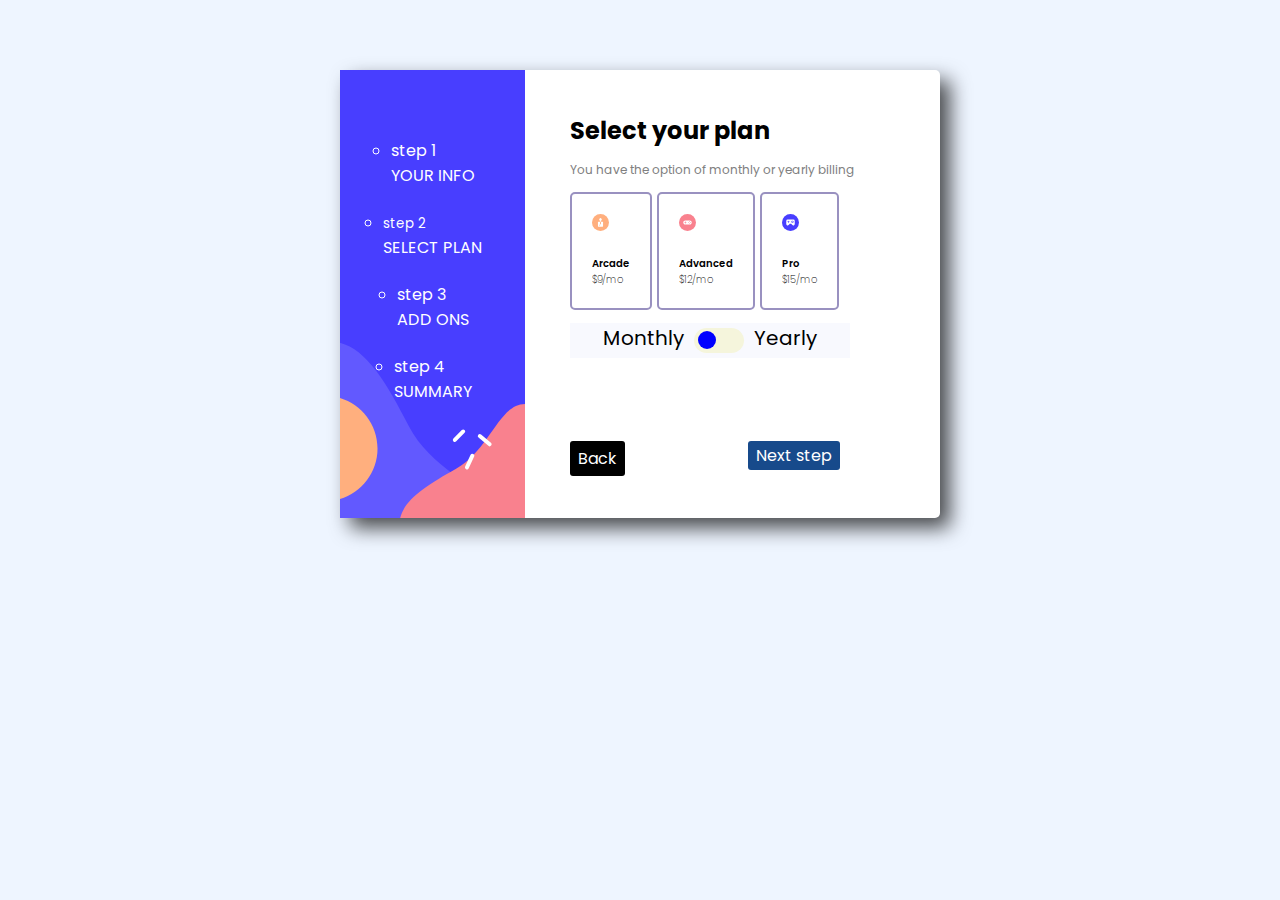
==== index2.html @ e6c9ad66 "initial commit for multi-step-form project" ====
<!DOCTYPE html>
<html lang="en">
  <head>
    <meta charset="UTF-8" />
    <meta name="viewport" content="width=device-width, initial-scale=1.0" />
    <title>Document</title>
    <link rel="stylesheet" href="./styles2.css" />
  </head>
  <body>
    <div class="flex-container shadow-box">
      <div class="sidebar">
        <li class="lock">
          step 1 <br />
          <span> <a href="./index.html">YOUR INFO</a></span>
        </li>
        <li>
          <small>step 2</small><br />
          <span> <a href="./index2.html" target="_parent">SELECT PLAN</a> </span>
        </li>

        <li>
          step 3 <br />
          <span><a href="./index3.html" target="_parent"> ADD ONS</a></span>
        </li>

        <li>
          step 4 <br />
          <span><a href="./index4.html"> SUMMARY</a></span>
        </li>
        
      </div>

      <div class="big">
        <h2>Select your plan</h2>
        <p class="please">You have the option of monthly or yearly billing</p>
        <div class="freak">
          <div class="rectangle">
            <img src="./images/icon-arcade.svg" />
            <p class="charges">Arcade<br> <span>$9/mo</span></p>
          </div>
          <div class="rectangle">
            <img src="./images/icon-advanced.svg" />
            <p class="charges">Advanced<br> <span>$12/mo</span></p>
          </div>
          <div class="rectangle">
            <img src="./images/icon-pro.svg" />
            <p class="charges">Pro<br> <span>$15/mo</span></p>
          </div>
        </div>
        <div class="toggle-container">
            <label class="monthly">Monthly</label>
                <input type="checkbox" id="toggle">
                <label for="toggle" class="toggle-switch"></label>
                <label class="yearly"> Yearly</label>


           
        </div>
        <div>
        <a href="./index.html" class="back"> Back</a>
        <a href="./index3.html"class="next">Next step </a>
      </div>
      </div>
    </div>
  </body>
</html>
---- styles2.css ----
@import url("https://fonts.googleapis.com/css2?family=Jim+Nightshade&family=Poppins:ital,wght@0,100;0,200;0,300;0,400;0,500;0,600;0,700;0,800;0,900;1,100;1,200;1,300;1,400;1,500;1,600;1,700;1,800;1,900&display=swap");

body {
  background-color: #eef5ff;
  width: 100%;
  font-family: "Poppins", sans-serif;
}
* {
  box-sizing: border-box;
  padding: 0px;
  margin: 0px;
}
.shadow-box {
  width: 600px;
  height: 448px;
  background-color: white;
  box-shadow: 10px 10px 20px rgba(0, 0, 0, 0.7);
  display: flex;
  justify-content: center;
  align-items: center;
  border-radius: 10px;
}
a {
  text-decoration: none;
  color: white;
}

.flex-container {
  display: flex;
  flex-direction: row;
  background-color: white;
  border-radius: 5px;
  width: 600px;
  height: 448px;
  justify-self: center;
  margin-top: 70px;
  box-shadow: black;
  justify-content: center;
}
.sidebar {
  background-image: url(./images/bg-sidebar-desktop.svg);
  background-size: cover;
  background-position: center;
  background-repeat: no-repeat;
  width: 300px;
  height: 448px;
  display: flex;
  align-items: center;
  gap: 22px;
  flex-direction: column;
  color: white;
  list-style-type: circle;
  justify-content: flex-start;
}
.lock {
  margin-top: 68px;
}
.big {
  display: flex;
  /* align-items: center; */
  justify-content: center;
  width: 100%;
  flex-direction: column;
  gap: 13px;
  margin-left: 45px;
  cursor: pointer;
}
.freak {
  display: flex;
  flex-direction: row;
  gap: 5px;
  width: 100%;
}
.rectangle {
  padding: 20px 20px;
  border: 2px solid #9991C0;
  border-radius: 5px;
  display: flex;
  flex-direction: column;
  gap: 25px;
}
.rectangle img {
  height: 17px;
  width: 17px;
}
.charges {
  font-size: 10px;
  font-weight: 600;
}
.charges span{
    font-weight: 200;
}

.please {
  font-size: 12px;
  color: grey;
}
.toggle-container{
    width: 280px;
    height: 35px;
    display: flex;
    flex-direction: row;
    background-color: #F8F9FE;
    justify-content:center;
    gap: 10px;
    font-size: 20px;
}

.toggle-container input{
    display: none;
}
.toggle-switch{
    position: relative;
    width: 50px;
    height: 25px;
    background-color: beige;
    border-radius: 25px;
    cursor: pointer;
    transition: 0.3s;
    top: 5px;
}
.toggle-switch::before{
    content: "";
    position: absolute;
    width: 18px;
    height: 18px;
    background: blue;
    border-radius: 50%;
    top: 3.5px;
    left: 4px;
    transition: 0.3s;


}
.back{
  background-color: black;
  padding: 5px 8px;
  float:left;
  margin-right: 10px;
  margin-top: 70px;
  border: none;
  border-radius: 3px;
  color: white;
}

.next {
  background-color: #174a8b;
  padding: 2px 8px;
  float: right;
  margin-right: 100px;
  margin-top: 70px;
  border: none;
  border-radius: 3px;
  color: white;
  
}
@media (max-width: 768px) {
  .flex-container {
    width: 500px;
    height: 400px;
    flex-direction: column;
  }
  .sidebar {
    background-image: url(./images/bg-sidebar-mobile.svg);
    background-size: cover;
    background-position: center;
    background-repeat: no-repeat;
    width: 500px;
  
    height: 448px;
    display: flex;
    align-items: center;
    gap: 22px;
    flex-direction: row;
    color: white;
    list-style-type: circle;
    justify-content: flex-start;
  }
  .next {
    /* margin-top: 30px; */
    margin-right: 50%;
  }
  .freak{
    width: 300px;
      }
      .big{
        width: 100%;
      }
      .lock {
        margin-top:0px;
    }
    }
    @media (max-width: 768px) {
    .sidebar{
      width: 100%;
      align-items: center;
      justify-content: space-evenly;
    }
}
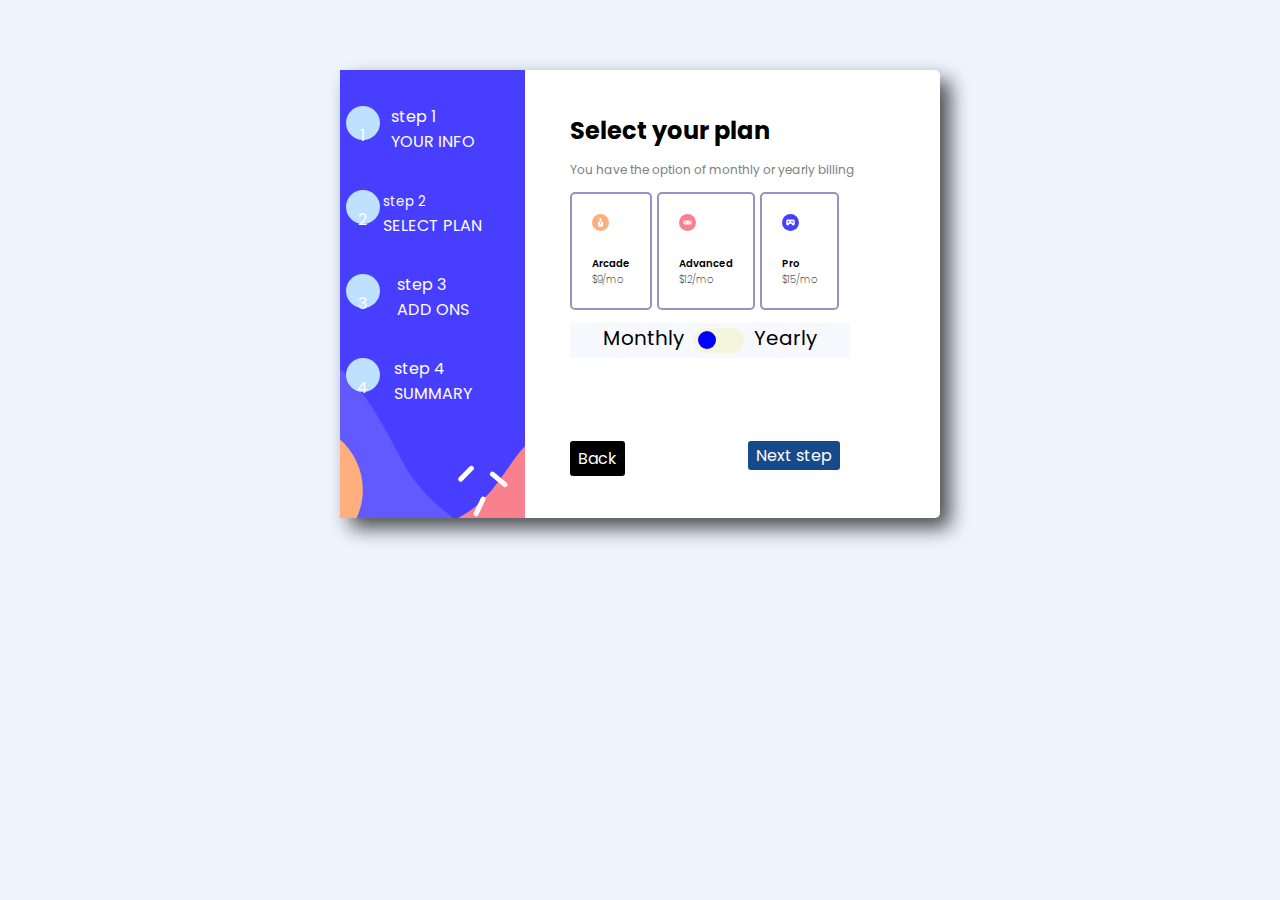
==== commit 85b05d11: "commit changes" ====
--- a/index2.html
+++ b/index2.html
@@ -9,25 +9,31 @@
   <body>
     <div class="flex-container shadow-box">
       <div class="sidebar">
+        <a href="./index.html"> <div class="number">1</div></a>
         <li class="lock">
           step 1 <br />
           <span> <a href="./index.html">YOUR INFO</a></span>
         </li>
-        <li>
+
+        <a href="./index2.html"> <div class="number">2</div></a>
+        <li class="lock">
           <small>step 2</small><br />
-          <span> <a href="./index2.html" target="_parent">SELECT PLAN</a> </span>
+          <span>
+            <a href="./index2.html" target="_parent">SELECT PLAN</a>
+          </span>
         </li>
 
-        <li>
+        <a href="./index3.html"> <div class="number">3</div></a>
+        <li class="lock">
           step 3 <br />
           <span><a href="./index3.html" target="_parent"> ADD ONS</a></span>
         </li>
 
-        <li>
+        <a href="./index4.html"> <div class="number">4</div></a>
+        <li class="lock">
           step 4 <br />
           <span><a href="./index4.html"> SUMMARY</a></span>
         </li>
-        
       </div>
 
       <div class="big">
@@ -36,31 +42,38 @@
         <div class="freak">
           <div class="rectangle">
             <img src="./images/icon-arcade.svg" />
-            <p class="charges">Arcade<br> <span>$9/mo</span></p>
+            <p class="charges">
+              Arcade<br />
+              <span>$9/mo</span>
+            </p>
           </div>
           <div class="rectangle">
             <img src="./images/icon-advanced.svg" />
-            <p class="charges">Advanced<br> <span>$12/mo</span></p>
+            <p class="charges">
+              Advanced<br />
+              <span>$12/mo</span>
+            </p>
           </div>
           <div class="rectangle">
             <img src="./images/icon-pro.svg" />
-            <p class="charges">Pro<br> <span>$15/mo</span></p>
+            <p class="charges">
+              Pro<br />
+              <span>$15/mo</span>
+            </p>
           </div>
         </div>
         <div class="toggle-container">
-            <label class="monthly">Monthly</label>
-                <input type="checkbox" id="toggle">
-                <label for="toggle" class="toggle-switch"></label>
-                <label class="yearly"> Yearly</label>
-
-
-           
+          <label class="monthly">Monthly</label>
+          <input type="checkbox" id="toggle" />
+          <label for="toggle" class="toggle-switch"></label>
+          <label class="yearly"> Yearly</label>
         </div>
-        <div>
-        <a href="./index.html" class="back"> Back</a>
-        <a href="./index3.html"class="next">Next step </a>
+        <div class="just">
+          <a href="./index.html" class="back"> Back</a>
+          <a href="./index3.html" class="next">Next step </a>
+        </div>
       </div>
-      </div>
+      
     </div>
   </body>
 </html>
--- a/styles2.css
+++ b/styles2.css
@@ -39,21 +39,35 @@
 }
 .sidebar {
   background-image: url(./images/bg-sidebar-desktop.svg);
-  background-size: cover;
+
   background-position: center;
-  background-repeat: no-repeat;
+
   width: 300px;
   height: 448px;
   display: flex;
   align-items: center;
-  gap: 22px;
+
   flex-direction: column;
   color: white;
-  list-style-type: circle;
+  list-style-type: none;
   justify-content: flex-start;
 }
-.lock {
-  margin-top: 68px;
+li {
+  list-style: none;
+}
+
+.number {
+  background-color: #bee1ff;
+  border-radius: 50%;
+  padding: 17px;
+  justify-content: center;
+  display: flex;
+  width: 2px;
+  height: 2px;
+  position: relative;
+  top: 36px;
+  right: 70px;
+  text-align: center;
 }
 .big {
   display: flex;
@@ -71,9 +85,10 @@
   gap: 5px;
   width: 100%;
 }
+
 .rectangle {
   padding: 20px 20px;
-  border: 2px solid #9991C0;
+  border: 2px solid #9991c0;
   border-radius: 5px;
   display: flex;
   flex-direction: column;
@@ -87,55 +102,53 @@
   font-size: 10px;
   font-weight: 600;
 }
-.charges span{
-    font-weight: 200;
+.charges span {
+  font-weight: 200;
 }
 
 .please {
   font-size: 12px;
   color: grey;
 }
-.toggle-container{
-    width: 280px;
-    height: 35px;
-    display: flex;
-    flex-direction: row;
-    background-color: #F8F9FE;
-    justify-content:center;
-    gap: 10px;
-    font-size: 20px;
-}
-
-.toggle-container input{
-    display: none;
-}
-.toggle-switch{
-    position: relative;
-    width: 50px;
-    height: 25px;
-    background-color: beige;
-    border-radius: 25px;
-    cursor: pointer;
-    transition: 0.3s;
-    top: 5px;
-}
-.toggle-switch::before{
-    content: "";
-    position: absolute;
-    width: 18px;
-    height: 18px;
-    background: blue;
-    border-radius: 50%;
-    top: 3.5px;
-    left: 4px;
-    transition: 0.3s;
-
-
-}
-.back{
+.toggle-container {
+  width: 280px;
+  height: 35px;
+  display: flex;
+  flex-direction: row;
+  background-color: #f8f9fe;
+  justify-content: center;
+  gap: 10px;
+  font-size: 20px;
+}
+
+.toggle-container input {
+  display: none;
+}
+.toggle-switch {
+  position: relative;
+  width: 50px;
+  height: 25px;
+  background-color: beige;
+  border-radius: 25px;
+  cursor: pointer;
+  transition: 0.3s;
+  top: 5px;
+}
+.toggle-switch::before {
+  content: "";
+  position: absolute;
+  width: 18px;
+  height: 18px;
+  background: blue;
+  border-radius: 50%;
+  top: 3.5px;
+  left: 4px;
+  transition: 0.3s;
+}
+.back {
   background-color: black;
   padding: 5px 8px;
-  float:left;
+  float: left;
   margin-right: 10px;
   margin-top: 70px;
   border: none;
@@ -152,13 +165,15 @@
   border: none;
   border-radius: 3px;
   color: white;
-  
 }
 @media (max-width: 768px) {
   .flex-container {
-    width: 500px;
+    width: 600px;
     height: 400px;
     flex-direction: column;
+    position: relative;
+    background-color: none;
+    justify-content: center;
   }
   .sidebar {
     background-image: url(./images/bg-sidebar-mobile.svg);
@@ -166,34 +181,93 @@
     background-position: center;
     background-repeat: no-repeat;
     width: 500px;
-  
-    height: 448px;
+
+    height: 148px;
     display: flex;
     align-items: center;
     gap: 22px;
     flex-direction: row;
     color: white;
-    list-style-type: circle;
-    justify-content: flex-start;
+    list-style-type: none;
+    justify-content: center;
+    position: absolute;
+    z-index: 1;
+    top: -90px;
+    
+  }
+  .just{
+    display: flex;
+    flex-direction:row;
+    position: relative;
+    top:-40px;
+    right: -40px;
+    justify-content: space-between;
   }
   .next {
     /* margin-top: 30px; */
     margin-right: 50%;
   }
-  .freak{
+  .freak {
     width: 300px;
-      }
-      .big{
-        width: 100%;
-      }
-      .lock {
-        margin-top:0px;
-    }
-    }
-    @media (max-width: 768px) {
-    .sidebar{
-      width: 100%;
-      align-items: center;
-      justify-content: space-evenly;
-    }
-}
+  }
+  .big {
+    
+    width: 300px;
+    height:fit-content;
+    position: relative;
+    z-index: 2;
+    margin: 0px 7px;
+    border-radius: 10px;
+    top: -15px;
+    background-color: white;
+    justify-content: center;
+    padding-left: 12px;
+    
+    
+  }
+  .lock {
+    margin-top: 0px;
+    display: none;
+  }
+  .shadow-box {
+    width: 500px;
+    height: 470px;
+    background-color: #eef5ff;
+    
+    box-shadow: 10px 10px 20px rgba(0, 0, 0, 0.1);
+    display: flex;
+    justify-content: center;
+    align-items: center;
+    border-radius: 10px;
+  
+  }
+
+  .number{
+    
+    top: -20px;
+    right: 2px;
+    gap: 55px;
+  }
+  .rectangle {
+    padding: 30px -10px;
+    border: 2px solid #9991c0;
+    border-radius: 5px;
+    display: flex;
+    flex-direction:row;
+    gap: 25px;
+    
+}
+.freak {
+  display: flex;
+  flex-direction:column;
+  gap: 5px;
+  width:270px
+}
+.rectangle img {
+  height: 20px;
+  width: 20px;
+}
+}
+
+
+
